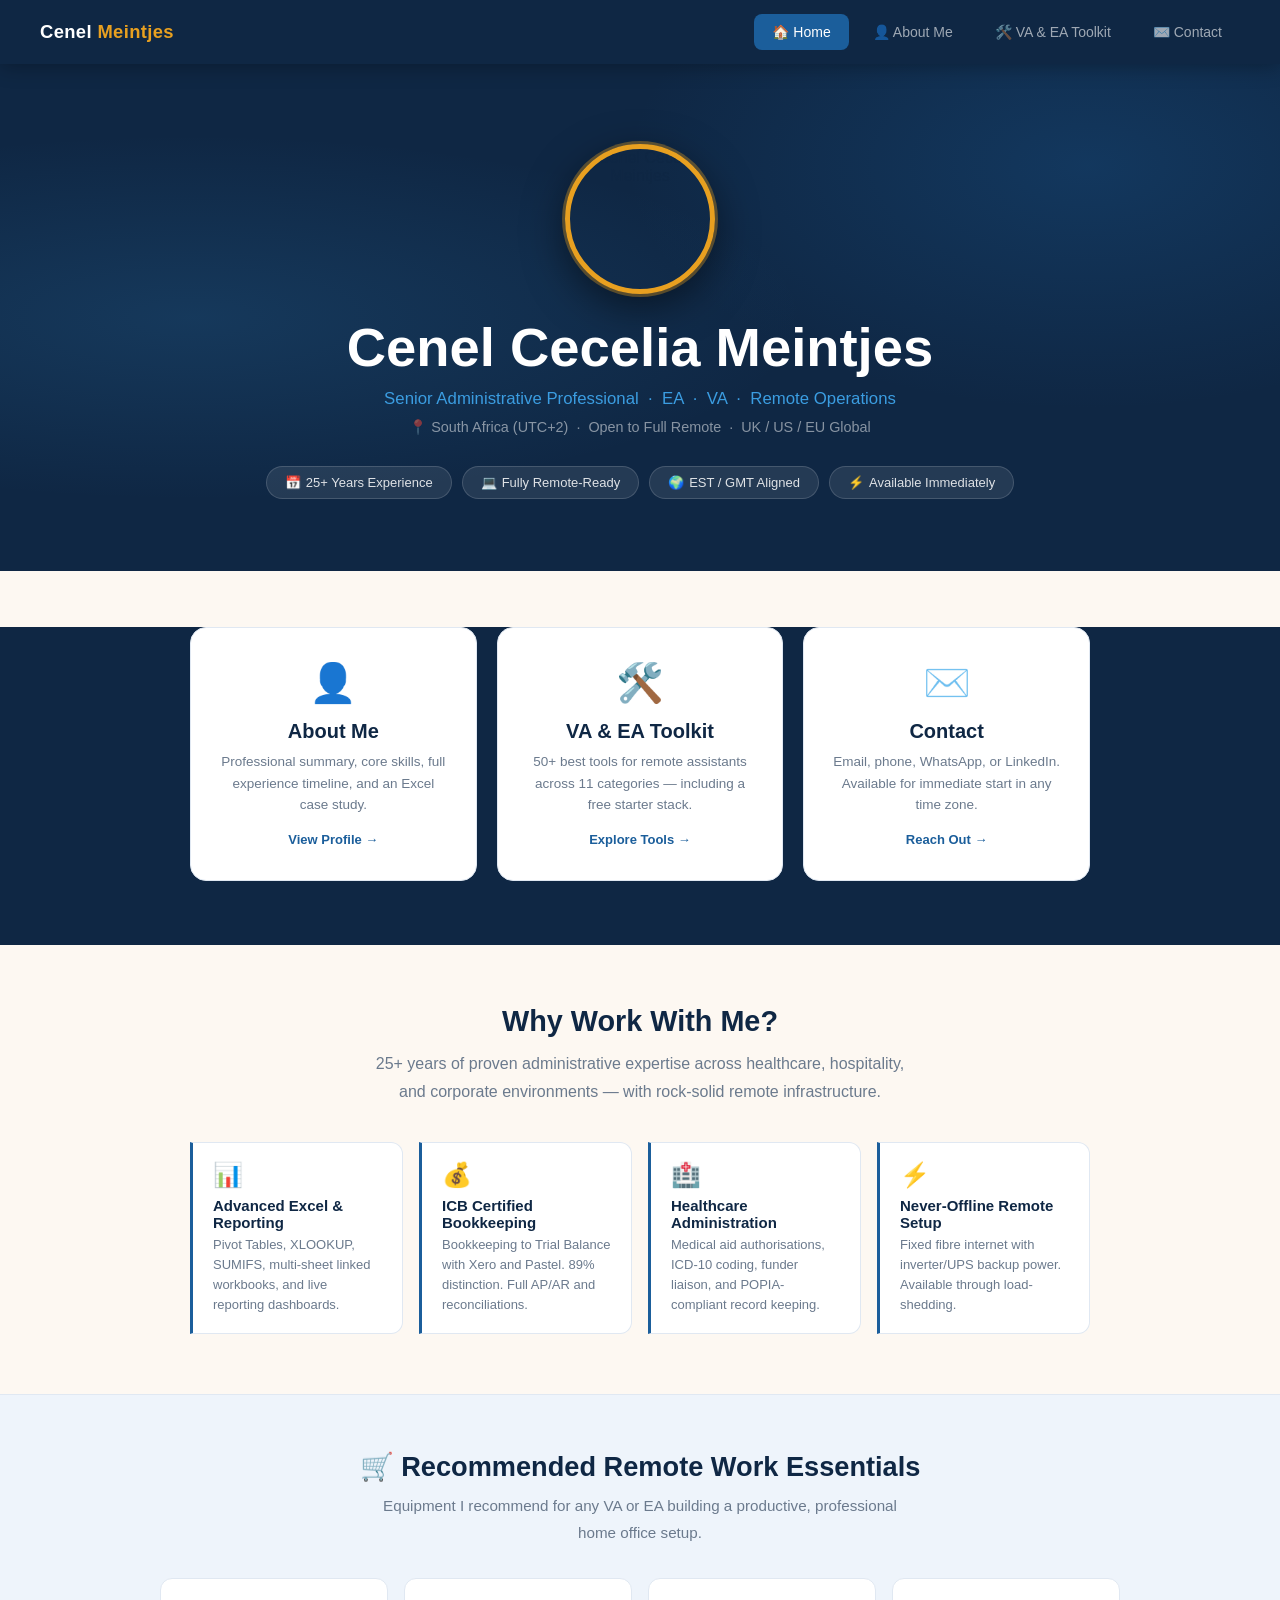
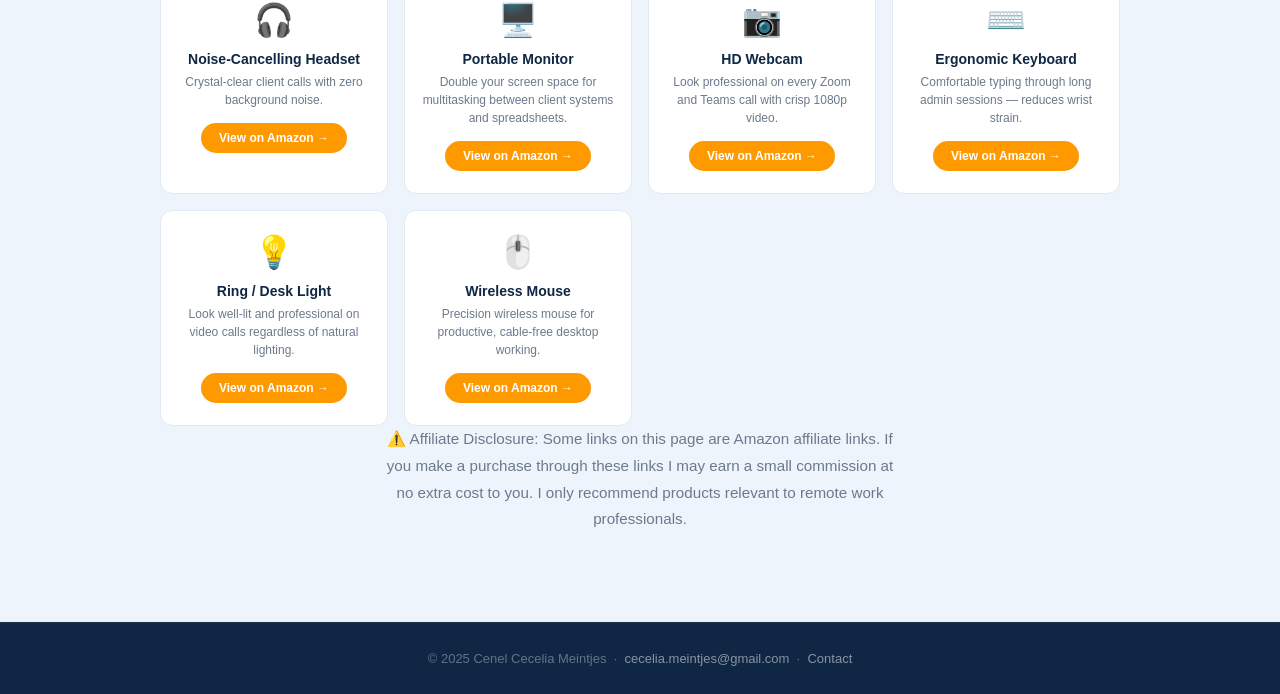
==== index.html @ ace6c851 "Add files via upload" ====
<!DOCTYPE html>
<html lang="en">
<head>
  <meta charset="UTF-8" />
  <meta name="viewport" content="width=device-width, initial-scale=1.0" />
  <title>Cenel Cecelia Meintjes | VA & EA Professional</title>
  <meta name="description" content="Senior VA & EA professional with 25+ years experience. Remote-ready, available immediately." />
  <link rel="stylesheet" href="style.css" />
  <style>
    .home-hero { background:var(--navy); position:relative; overflow:hidden; padding:80px 24px 72px; text-align:center; }
    .home-hero::before { content:''; position:absolute; inset:0; background: radial-gradient(ellipse 80% 60% at 15% 50%, rgba(59,157,225,.15) 0%, transparent 60%), radial-gradient(ellipse 60% 80% at 85% 20%, rgba(27,94,155,.3) 0%, transparent 60%); pointer-events:none; }
    .home-photo { width:150px; height:150px; border-radius:50%; border:5px solid #e8a020; object-fit:cover; object-position:center top; margin:0 auto 24px; display:block; position:relative; box-shadow:0 0 0 3px rgba(232,160,32,0.35), 0 12px 40px rgba(0,0,0,.5); }
    .home-name { font-family:Arial,Helvetica,sans-serif;font-weight:700; font-size:clamp(2.2rem,5vw,3.4rem); color:var(--white); line-height:1.12; margin-bottom:10px; position:relative; }
    .home-tagline { font-size:1.05rem; color:var(--sky); font-weight:500; margin-bottom:10px; position:relative; }
    .home-location { font-size:.9rem; color:rgba(255,255,255,.5); margin-bottom:30px; position:relative; }
    .quick-nav { display:grid; grid-template-columns:repeat(auto-fit,minmax(240px,1fr)); gap:20px; max-width:900px; margin:56px auto 0; }
    .qn-card { background:var(--white); border:1px solid var(--border); border-radius:16px; padding:32px 28px; text-align:center; text-decoration:none; color:inherit; transition:transform .22s,box-shadow .22s; display:block; }
    .qn-card:hover { transform:translateY(-5px); box-shadow:0 16px 40px rgba(15,39,68,.13); }
    .qn-icon { font-size:2.4rem; margin-bottom:14px; display:block; }
    .qn-title { font-family:Arial,Helvetica,sans-serif;font-weight:700; font-size:1.25rem; color:var(--navy); margin-bottom:8px; }
    .qn-desc { font-size:13.5px; color:var(--grey); line-height:1.6; }
    .qn-link { display:inline-block; margin-top:16px; font-size:13px; font-weight:600; color:var(--blue); }
    .value-strip { background:var(--cream); padding:60px 24px; text-align:center; }
    .value-strip h2 { font-family:Arial,Helvetica,sans-serif;font-weight:700; font-size:1.8rem; color:var(--navy); margin-bottom:12px; }
    .value-strip > p { font-size:1rem; color:var(--grey); max-width:540px; margin:0 auto 36px; line-height:1.75; }
    .value-cards { display:grid; grid-template-columns:repeat(auto-fit,minmax(210px,1fr)); gap:16px; max-width:900px; margin:0 auto; }
    .val-card { background:var(--white); border:1px solid var(--border); border-left:3px solid var(--blue); border-radius:0 12px 12px 0; padding:18px 20px; text-align:left; }
    .val-card .vc-icon { font-size:1.5rem; margin-bottom:8px; display:block; }
    .val-card .vc-title { font-weight:600; font-size:15px; color:var(--navy); margin-bottom:4px; }
    .val-card .vc-text { font-size:13px; color:var(--grey); line-height:1.55; }
    .affiliate-section { background:var(--light); border-top:1px solid var(--border); border-bottom:1px solid var(--border); padding:56px 24px; text-align:center; }
    .affiliate-section h2 { font-family:Arial,Helvetica,sans-serif;font-weight:700; font-size:1.7rem; color:var(--navy); margin-bottom:10px; }
    .affiliate-section > p { font-size:.95rem; color:var(--grey); max-width:520px; margin:0 auto 32px; line-height:1.75; }
    .amazon-grid { display:grid; grid-template-columns:repeat(auto-fill,minmax(200px,1fr)); gap:16px; max-width:960px; margin:0 auto; }
    .amz-card { background:var(--white); border:1px solid var(--border); border-radius:12px; padding:22px 16px; text-align:center; transition:transform .2s,box-shadow .2s; }
    .amz-card:hover { transform:translateY(-3px); box-shadow:0 8px 24px rgba(15,39,68,.1); }
    .amz-card .az-icon { font-size:2rem; margin-bottom:12px; display:block; }
    .amz-card .az-title { font-weight:600; font-size:14px; color:var(--navy); margin-bottom:6px; }
    .amz-card .az-desc { font-size:12px; color:var(--grey); line-height:1.5; margin-bottom:14px; }
    .amz-card .az-btn { display:inline-block; background:#FF9900; color:var(--white); font-size:12px; font-weight:700; padding:8px 18px; border-radius:100px; text-decoration:none; transition:background .2s; }
    .amz-card .az-btn:hover { background:#e68900; }
    .affiliate-disclaimer { font-size:11px; color:var(--grey); margin-top:24px; max-width:600px; margin-left:auto; margin-right:auto; line-height:1.6; }
  </style>
</head>
<body>

<nav class="site-nav">
  <a href="index.html" class="nav-brand">Cenel <span>Meintjes</span></a>
  <button class="nav-toggle" onclick="toggleNav()" aria-label="Menu">☰</button>
  <ul class="nav-links" id="nav-links">
    <li><a href="index.html" class="active">🏠 Home</a></li>
    <li><a href="about.html">👤 About Me</a></li>
    <li><a href="toolkit.html">🛠️ VA & EA Toolkit</a></li>
    <li><a href="contact.html">✉️ Contact</a></li>
  </ul>
</nav>

<!-- HERO -->
<div class="home-hero">
  <img src="cenel-meintjes-profile.png" alt="Cenel Cecelia Meintjes" class="home-photo" />
  <h1 class="home-name">Cenel Cecelia Meintjes</h1>
  <p class="home-tagline">Senior Administrative Professional &nbsp;·&nbsp; EA &nbsp;·&nbsp; VA &nbsp;·&nbsp; Remote Operations</p>
  <p class="home-location">📍 South Africa (UTC+2) &nbsp;·&nbsp; Open to Full Remote &nbsp;·&nbsp; UK / US / EU Global</p>
  <div class="hero-pills">
    <div class="hero-pill"><span>📅</span>25+ Years Experience</div>
    <div class="hero-pill"><span>💻</span>Fully Remote-Ready</div>
    <div class="hero-pill"><span>🌍</span>EST / GMT Aligned</div>
    <div class="hero-pill"><span>⚡</span>Available Immediately</div>
  </div>
</div>

<!-- QUICK NAV CARDS -->
<div style="background:var(--navy); padding:0 24px 64px;">
  <div class="quick-nav">
    <a href="about.html" class="qn-card">
      <span class="qn-icon">👤</span>
      <div class="qn-title">About Me</div>
      <div class="qn-desc">Professional summary, core skills, full experience timeline, and an Excel case study.</div>
      <span class="qn-link">View Profile →</span>
    </a>
    <a href="toolkit.html" class="qn-card">
      <span class="qn-icon">🛠️</span>
      <div class="qn-title">VA & EA Toolkit</div>
      <div class="qn-desc">50+ best tools for remote assistants across 11 categories — including a free starter stack.</div>
      <span class="qn-link">Explore Tools →</span>
    </a>
    <a href="contact.html" class="qn-card">
      <span class="qn-icon">✉️</span>
      <div class="qn-title">Contact</div>
      <div class="qn-desc">Email, phone, WhatsApp, or LinkedIn. Available for immediate start in any time zone.</div>
      <span class="qn-link">Reach Out →</span>
    </a>
  </div>
</div>

<!-- WHY WORK WITH ME -->
<div class="value-strip">
  <h2>Why Work With Me?</h2>
  <p>25+ years of proven administrative expertise across healthcare, hospitality, and corporate environments — with rock-solid remote infrastructure.</p>
  <div class="value-cards">
    <div class="val-card"><span class="vc-icon">📊</span><div class="vc-title">Advanced Excel & Reporting</div><div class="vc-text">Pivot Tables, XLOOKUP, SUMIFS, multi-sheet linked workbooks, and live reporting dashboards.</div></div>
    <div class="val-card"><span class="vc-icon">💰</span><div class="vc-title">ICB Certified Bookkeeping</div><div class="vc-text">Bookkeeping to Trial Balance with Xero and Pastel. 89% distinction. Full AP/AR and reconciliations.</div></div>
    <div class="val-card"><span class="vc-icon">🏥</span><div class="vc-title">Healthcare Administration</div><div class="vc-text">Medical aid authorisations, ICD-10 coding, funder liaison, and POPIA-compliant record keeping.</div></div>
    <div class="val-card"><span class="vc-icon">⚡</span><div class="vc-title">Never-Offline Remote Setup</div><div class="vc-text">Fixed fibre internet with inverter/UPS backup power. Available through load-shedding.</div></div>
  </div>
</div>

<!-- AMAZON AFFILIATE -->
<div class="affiliate-section">
  <h2>🛒 Recommended Remote Work Essentials</h2>
  <p>Equipment I recommend for any VA or EA building a productive, professional home office setup.</p>

  <div class="amazon-grid">
    <div class="amz-card">
      <span class="az-icon">🎧</span>
      <div class="az-title">Noise-Cancelling Headset</div>
      <div class="az-desc">Crystal-clear client calls with zero background noise.</div>
      <a href="https://www.amazon.com/s?k=noise+cancelling+headset+for+work&tag=YOUR-TAG" class="az-btn" target="_blank" rel="noopener sponsored">View on Amazon →</a>
    </div>
    <div class="amz-card">
      <span class="az-icon">🖥️</span>
      <div class="az-title">Portable Monitor</div>
      <div class="az-desc">Double your screen space for multitasking between client systems and spreadsheets.</div>
      <a href="https://www.amazon.com/s?k=portable+monitor+USB+C&tag=YOUR-TAG" class="az-btn" target="_blank" rel="noopener sponsored">View on Amazon →</a>
    </div>
    <div class="amz-card">
      <span class="az-icon">📷</span>
      <div class="az-title">HD Webcam</div>
      <div class="az-desc">Look professional on every Zoom and Teams call with crisp 1080p video.</div>
      <a href="https://www.amazon.com/s?k=HD+webcam+1080p+home+office&tag=YOUR-TAG" class="az-btn" target="_blank" rel="noopener sponsored">View on Amazon →</a>
    </div>
    <div class="amz-card">
      <span class="az-icon">⌨️</span>
      <div class="az-title">Ergonomic Keyboard</div>
      <div class="az-desc">Comfortable typing through long admin sessions — reduces wrist strain.</div>
      <a href="https://www.amazon.com/s?k=ergonomic+keyboard+wireless+office&tag=YOUR-TAG" class="az-btn" target="_blank" rel="noopener sponsored">View on Amazon →</a>
    </div>
    <div class="amz-card">
      <span class="az-icon">💡</span>
      <div class="az-title">Ring / Desk Light</div>
      <div class="az-desc">Look well-lit and professional on video calls regardless of natural lighting.</div>
      <a href="https://www.amazon.com/s?k=ring+light+video+calls+desk&tag=YOUR-TAG" class="az-btn" target="_blank" rel="noopener sponsored">View on Amazon →</a>
    </div>
    <div class="amz-card">
      <span class="az-icon">🖱️</span>
      <div class="az-title">Wireless Mouse</div>
      <div class="az-desc">Precision wireless mouse for productive, cable-free desktop working.</div>
      <a href="https://www.amazon.com/s?k=wireless+mouse+office+ergonomic&tag=YOUR-TAG" class="az-btn" target="_blank" rel="noopener sponsored">View on Amazon →</a>
    </div>
  </div>

  <p class="affiliate-disclaimer">⚠️ Affiliate Disclosure: Some links on this page are Amazon affiliate links. If you make a purchase through these links I may earn a small commission at no extra cost to you. I only recommend products relevant to remote work professionals.</p>
</div>

<footer class="site-footer">
  © 2025 Cenel Cecelia Meintjes &nbsp;·&nbsp;
  <a href="mailto:cecelia.meintjes@gmail.com">cecelia.meintjes@gmail.com</a> &nbsp;·&nbsp;
  <a href="contact.html">Contact</a>
</footer>

<script>
  function toggleNav() { document.getElementById('nav-links').classList.toggle('open'); }
</script>
</body>
</html>
---- style.css ----
/* ═══════════════════════════════════════════
   CENEL MEINTJES — Shared Stylesheet
   Used by: index.html, about.html, toolkit.html, contact.html
═══════════════════════════════════════════ */

*, *::before, *::after { box-sizing: border-box; margin: 0; padding: 0; }

:root {
  --navy:  #0f2744;
  --blue:  #1b5e9b;
  --sky:   #3b9de1;
  --gold:  #e8a020;
  --cream: #fdf8f2;
  --white: #ffffff;
  --grey:  #6b7a8d;
  --light: #eef4fb;
  --border:#e0e8f2;
  --font:  Arial, Helvetica, sans-serif;
}

html { scroll-behavior: smooth; }

body {
  font-family: var(--font);
  background: var(--cream);
  color: var(--navy);
  overflow-x: hidden;
  min-height: 100vh;
}

/* ── NAV ── */
.site-nav {
  position: sticky;
  top: 0;
  z-index: 200;
  background: var(--navy);
  display: flex;
  align-items: center;
  justify-content: space-between;
  padding: 0 40px;
  height: 64px;
  box-shadow: 0 2px 20px rgba(0,0,0,0.3);
}

.nav-brand {
  font-family: var(--font);
  font-weight: 700;
  color: var(--white);
  font-size: 1.15rem;
  text-decoration: none;
  white-space: nowrap;
  letter-spacing: 0.02em;
}

.nav-brand span { color: var(--gold); }

.nav-links {
  display: flex;
  gap: 6px;
  list-style: none;
}

.nav-links a {
  display: block;
  color: rgba(255,255,255,0.6);
  font-size: 14px;
  font-weight: 500;
  padding: 10px 18px;
  border-radius: 8px;
  text-decoration: none;
  transition: all 0.2s ease;
  white-space: nowrap;
}

.nav-links a:hover {
  color: var(--white);
  background: rgba(255,255,255,0.09);
}

.nav-links a.active {
  color: var(--white);
  background: var(--blue);
}

/* Hamburger for mobile */
.nav-toggle {
  display: none;
  background: none;
  border: none;
  color: var(--white);
  font-size: 1.6rem;
  cursor: pointer;
  padding: 4px 8px;
}

/* ── HERO (reusable dark banner) ── */
.page-hero {
  background: var(--navy);
  position: relative;
  overflow: hidden;
  padding: 72px 24px 64px;
  text-align: center;
}

.page-hero::before {
  content: '';
  position: absolute;
  inset: 0;
  background:
    radial-gradient(ellipse 80% 60% at 15% 50%, rgba(59,157,225,0.15) 0%, transparent 60%),
    radial-gradient(ellipse 60% 80% at 85% 20%, rgba(27,94,155,0.3) 0%, transparent 60%);
  pointer-events: none;
}

.page-hero h1 {
  font-family: var(--font);
  font-weight: 700;
  font-size: clamp(2rem, 5vw, 3.2rem);
  color: var(--white);
  line-height: 1.15;
  margin-bottom: 12px;
  position: relative;
}

.page-hero h1 em { font-style: italic; color: var(--sky); }

.page-hero p {
  font-size: 1rem;
  color: rgba(255,255,255,0.6);
  max-width: 540px;
  margin: 0 auto;
  line-height: 1.75;
  position: relative;
}

.hero-badge {
  display: inline-block;
  background: rgba(232,160,32,0.15);
  border: 1px solid rgba(232,160,32,0.4);
  color: var(--gold);
  font-size: 11px;
  font-weight: 600;
  letter-spacing: 0.15em;
  text-transform: uppercase;
  padding: 6px 18px;
  border-radius: 100px;
  margin-bottom: 22px;
  position: relative;
}

.hero-pills {
  display: flex;
  flex-wrap: wrap;
  justify-content: center;
  gap: 10px;
  margin-top: 28px;
  position: relative;
}

.hero-pill {
  background: rgba(255,255,255,0.09);
  border: 1px solid rgba(255,255,255,0.15);
  color: rgba(255,255,255,0.85);
  font-size: 13px;
  font-weight: 500;
  padding: 8px 18px;
  border-radius: 100px;
}

.hero-pill span { color: var(--gold); margin-right: 5px; }

/* ── CONTENT WRAPPER ── */
.page-wrap {
  max-width: 960px;
  margin: 0 auto;
  padding: 52px 24px 80px;
}

.wide-wrap {
  max-width: 1120px;
  margin: 0 auto;
  padding: 0 24px;
}

/* ── SECTION HEADINGS ── */
.section-heading {
  font-family: var(--font);
  font-weight: 700;
  font-size: 1.5rem;
  color: var(--navy);
  border-bottom: 2px solid var(--gold);
  padding-bottom: 6px;
  margin-bottom: 28px;
  display: inline-block;
}

.section-block { margin-bottom: 56px; }

/* ── CARDS ── */
.card {
  background: var(--white);
  border: 1px solid var(--border);
  border-radius: 14px;
  padding: 24px;
}

/* ── GRID UTILITIES ── */
.grid-2 { display: grid; grid-template-columns: repeat(auto-fill, minmax(280px, 1fr)); gap: 16px; }
.grid-3 { display: grid; grid-template-columns: repeat(auto-fill, minmax(240px, 1fr)); gap: 14px; }
.grid-4 { display: grid; grid-template-columns: repeat(auto-fill, minmax(200px, 1fr)); gap: 12px; }

/* ── INTRO STRIP ── */
.intro-strip {
  background: var(--blue);
  color: var(--white);
  text-align: center;
  padding: 22px 24px;
  font-size: 0.95rem;
  line-height: 1.75;
}

.intro-strip strong { color: var(--gold); }

/* ── FOOTER ── */
.site-footer {
  background: var(--navy);
  text-align: center;
  padding: 28px 24px;
  font-size: 13px;
  color: rgba(255,255,255,0.35);
  border-top: 1px solid rgba(255,255,255,0.08);
}

.site-footer a {
  color: rgba(255,255,255,0.5);
  text-decoration: none;
}

/* ── RESPONSIVE ── */
@media (max-width: 700px) {
  .site-nav { padding: 0 18px; }
  .nav-links { display: none; flex-direction: column; position: absolute; top: 64px; left: 0; right: 0; background: var(--navy); padding: 12px 18px 18px; gap: 4px; z-index: 300; }
  .nav-links.open { display: flex; }
  .nav-links a { padding: 12px 16px; border-radius: 8px; }
  .nav-toggle { display: block; }
  .page-hero { padding: 52px 18px 44px; }
  .page-wrap { padding: 36px 18px 60px; }
}
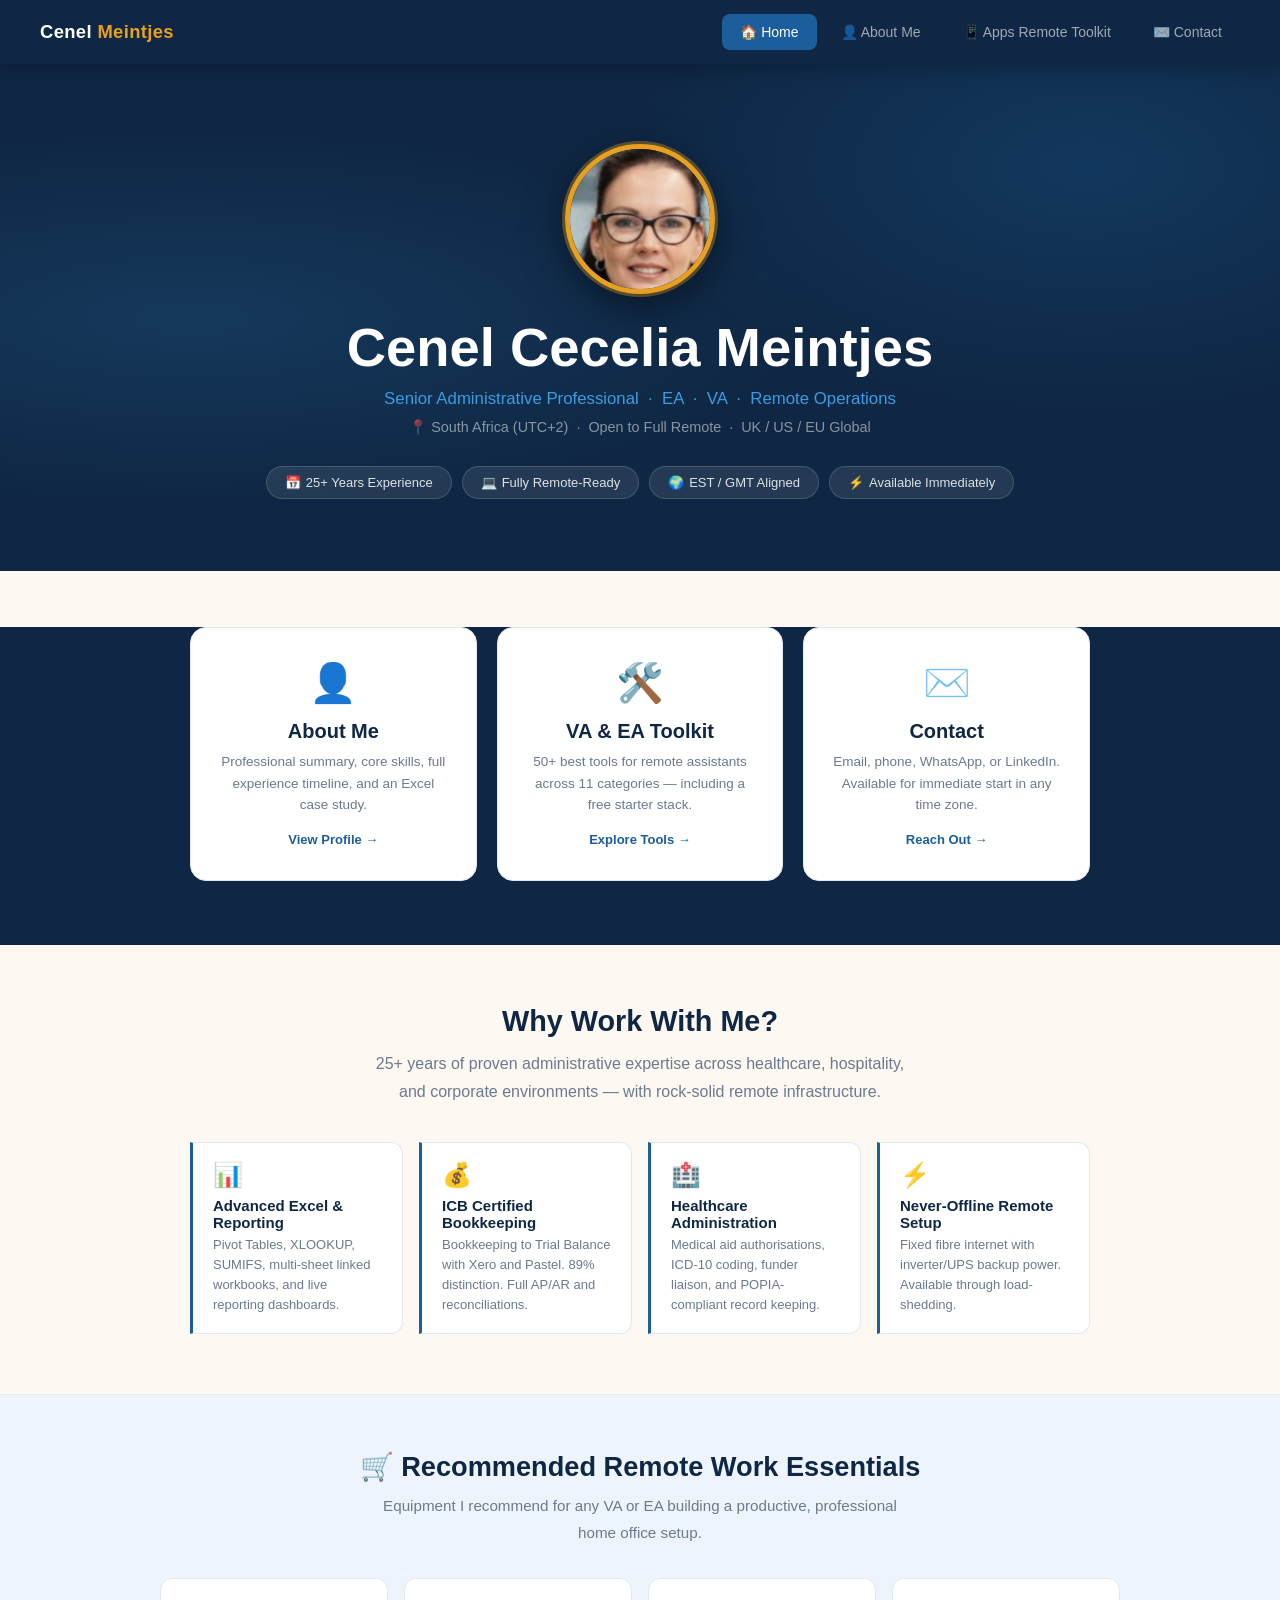
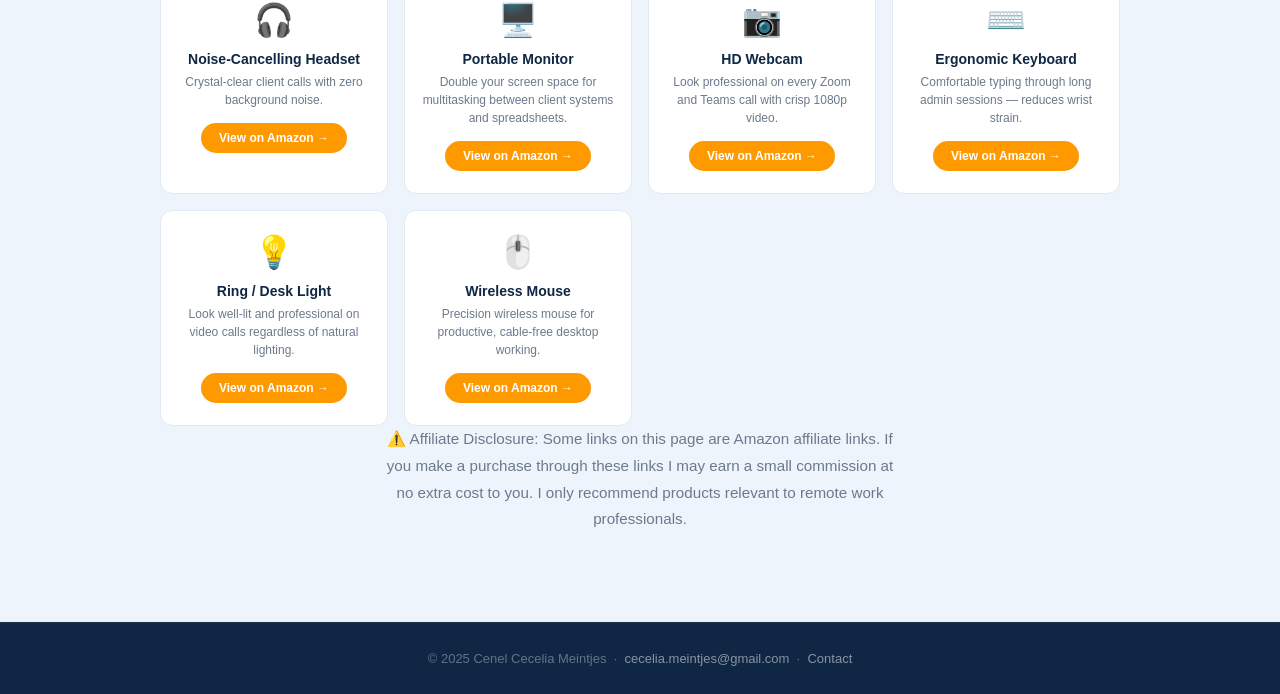
==== commit 1ded6eaf: "Add files via upload" ====
--- a/index.html
+++ b/index.html
@@ -50,7 +50,7 @@
   <ul class="nav-links" id="nav-links">
     <li><a href="index.html" class="active">🏠 Home</a></li>
     <li><a href="about.html">👤 About Me</a></li>
-    <li><a href="toolkit.html">🛠️ VA & EA Toolkit</a></li>
+    <li><a href="toolkit.html">📱 Apps Remote Toolkit</a></li>
     <li><a href="contact.html">✉️ Contact</a></li>
   </ul>
 </nav>
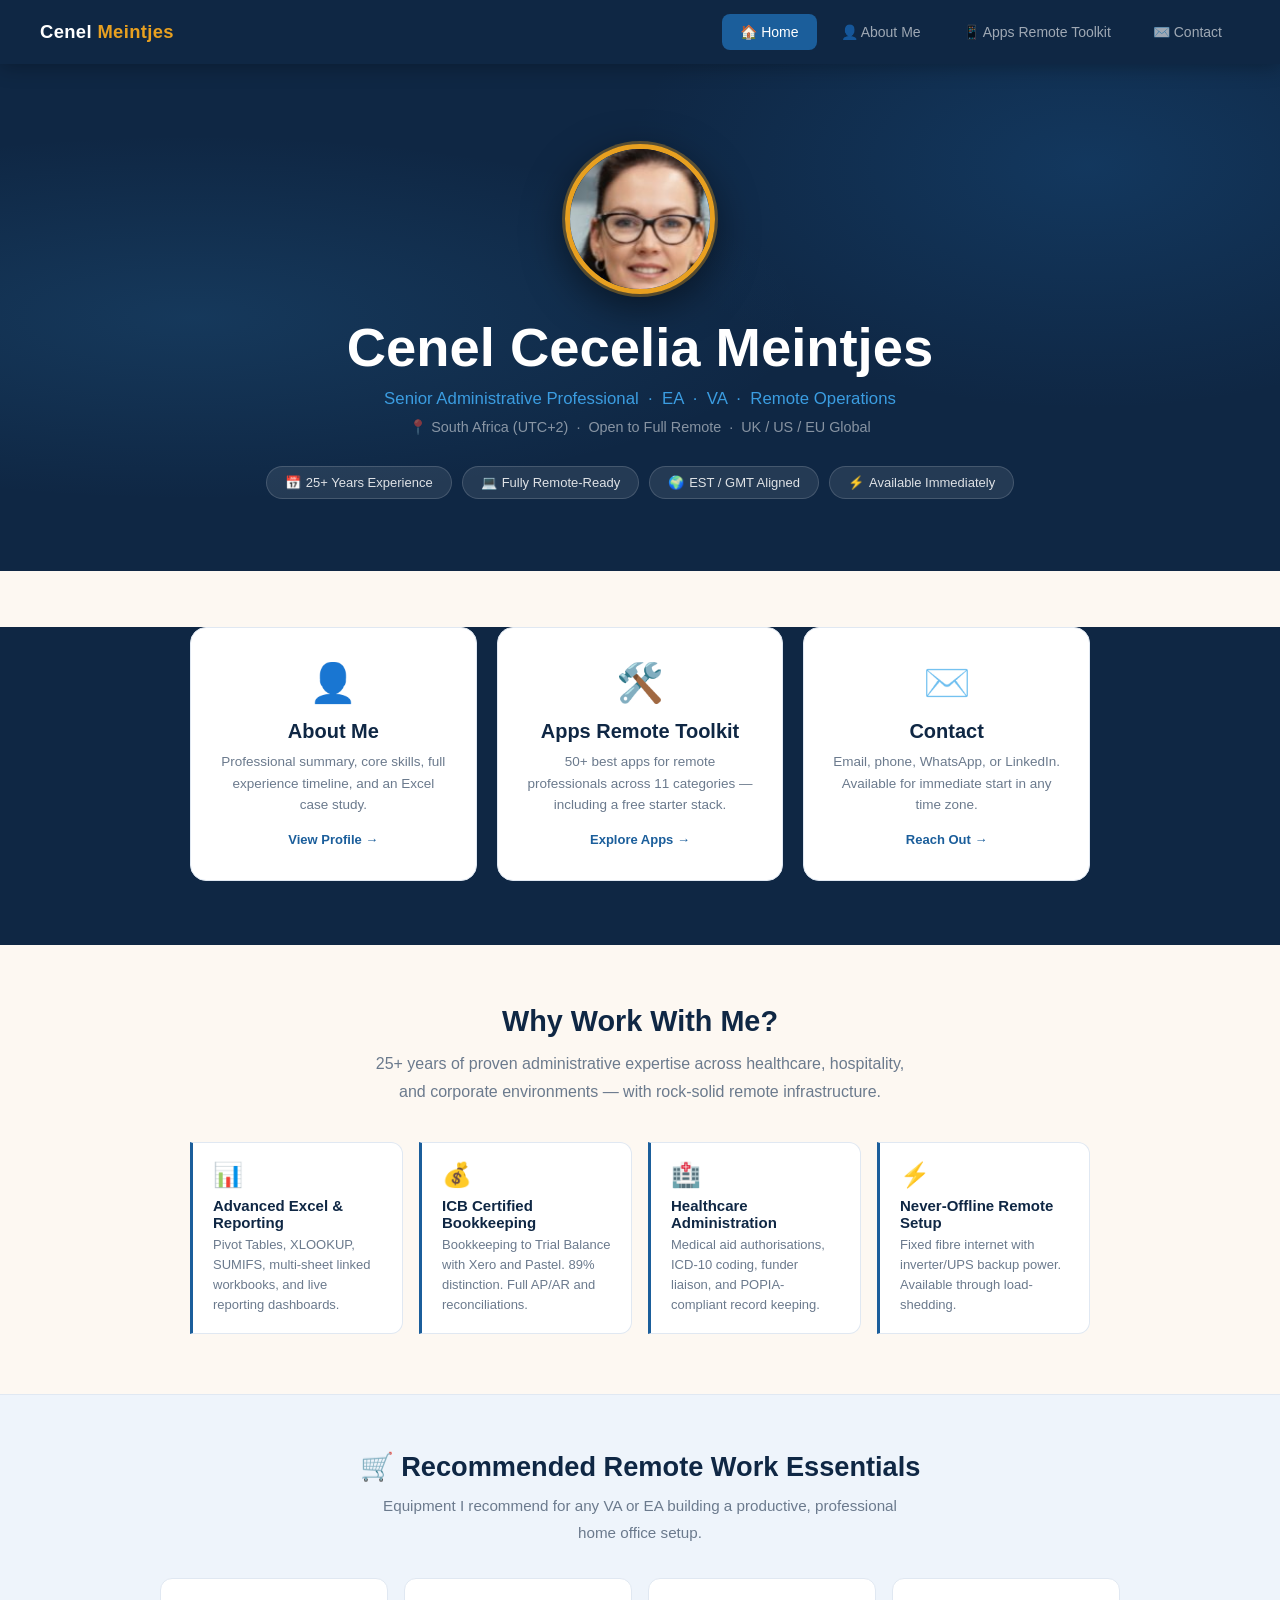
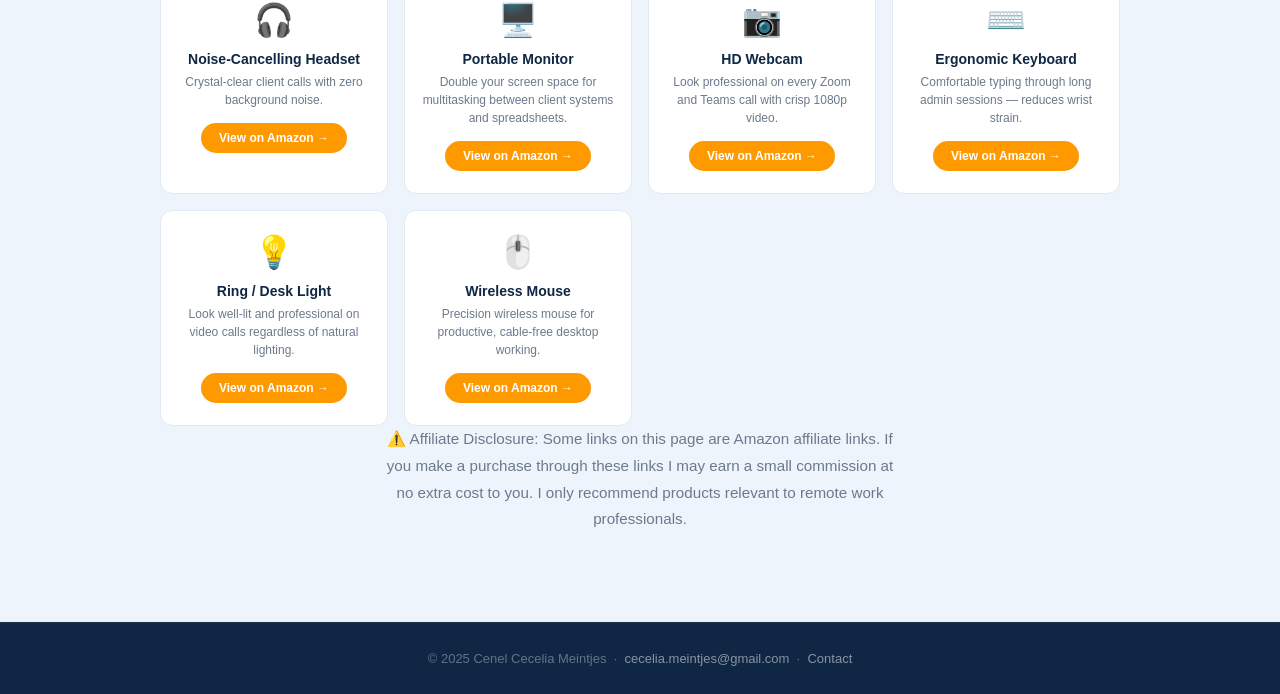
==== commit 2e8173f9: "Add files via upload" ====
--- a/index.html
+++ b/index.html
@@ -50,7 +50,7 @@
   <ul class="nav-links" id="nav-links">
     <li><a href="index.html" class="active">🏠 Home</a></li>
     <li><a href="about.html">👤 About Me</a></li>
-    <li><a href="toolkit.html">📱 Apps Remote Toolkit</a></li>
+    <li><a href="apps-remote-toolkit.html">📱 Apps Remote Toolkit</a></li>
     <li><a href="contact.html">✉️ Contact</a></li>
   </ul>
 </nav>
@@ -78,11 +78,11 @@
       <div class="qn-desc">Professional summary, core skills, full experience timeline, and an Excel case study.</div>
       <span class="qn-link">View Profile →</span>
     </a>
-    <a href="toolkit.html" class="qn-card">
+    <a href="apps-remote-toolkit.html" class="qn-card">
       <span class="qn-icon">🛠️</span>
-      <div class="qn-title">VA & EA Toolkit</div>
-      <div class="qn-desc">50+ best tools for remote assistants across 11 categories — including a free starter stack.</div>
-      <span class="qn-link">Explore Tools →</span>
+      <div class="qn-title">Apps Remote Toolkit</div>
+      <div class="qn-desc">50+ best apps for remote professionals across 11 categories — including a free starter stack.</div>
+      <span class="qn-link">Explore Apps →</span>
     </a>
     <a href="contact.html" class="qn-card">
       <span class="qn-icon">✉️</span>
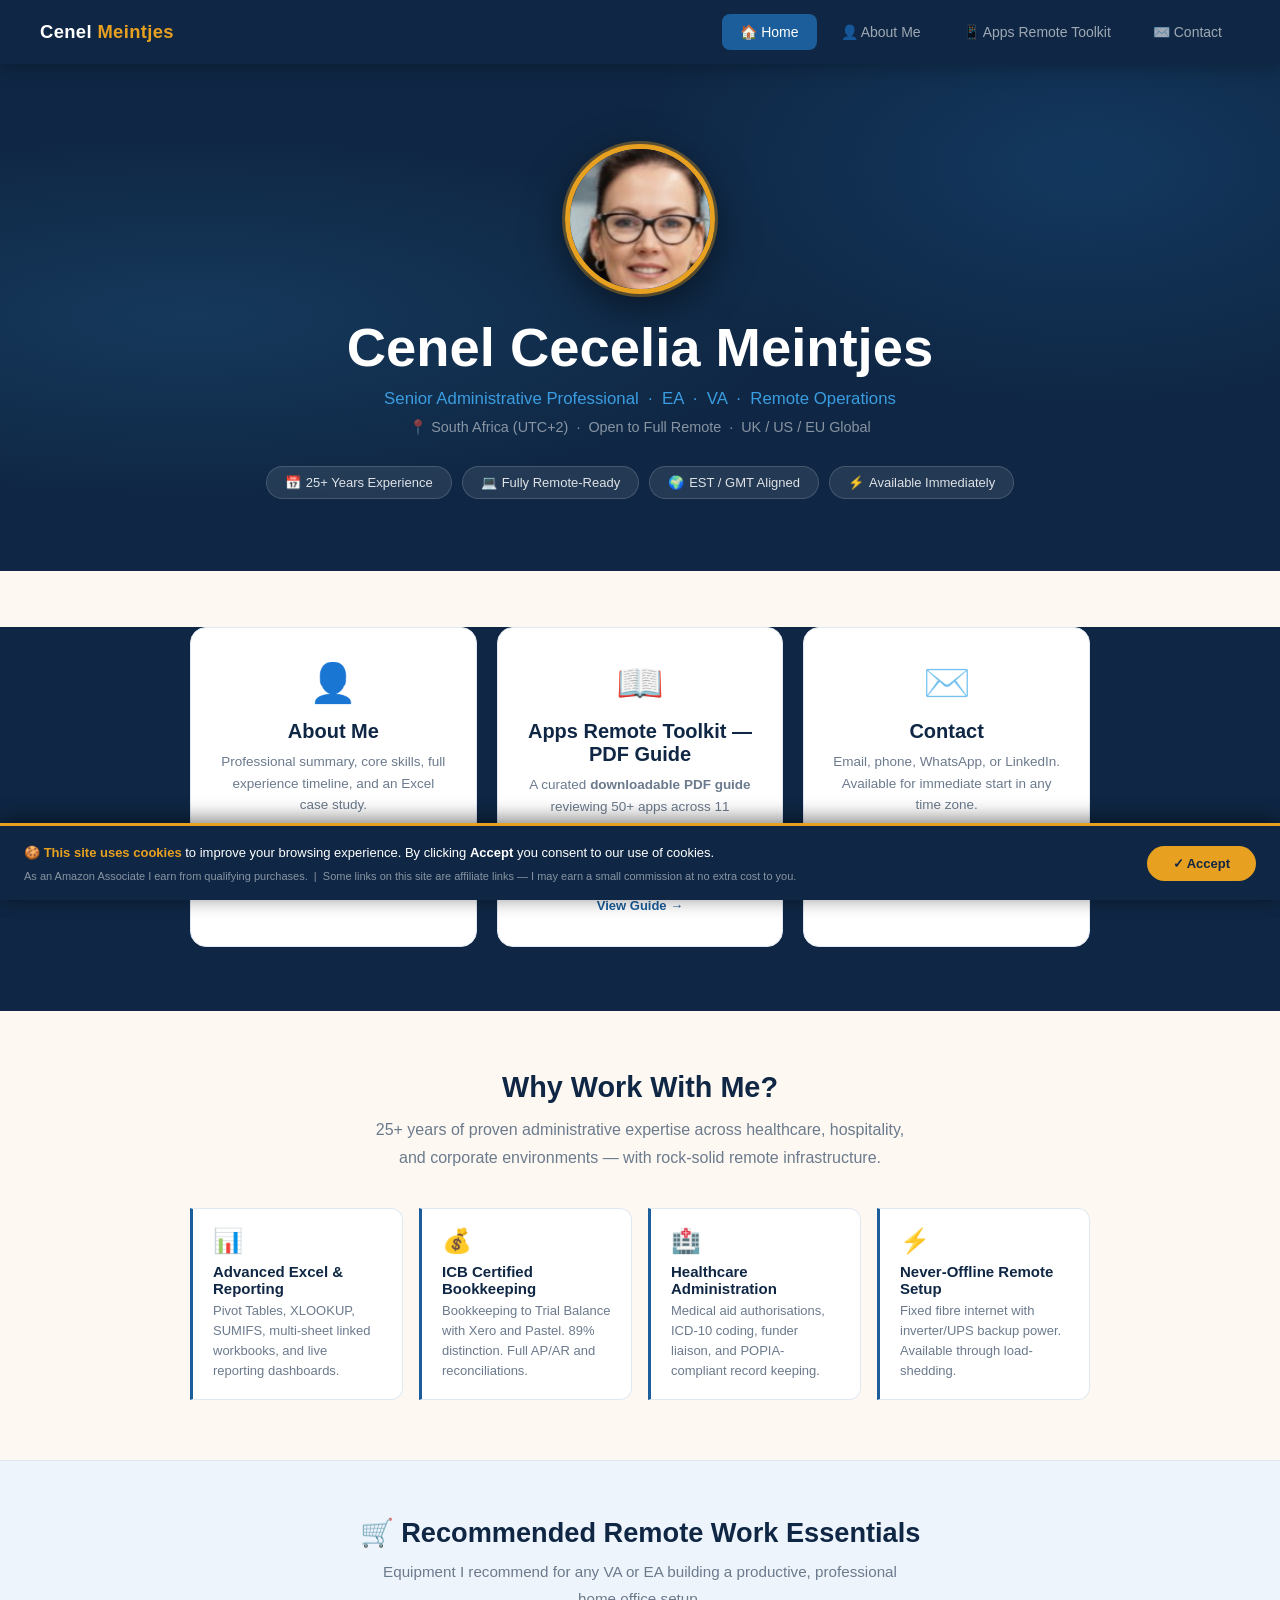
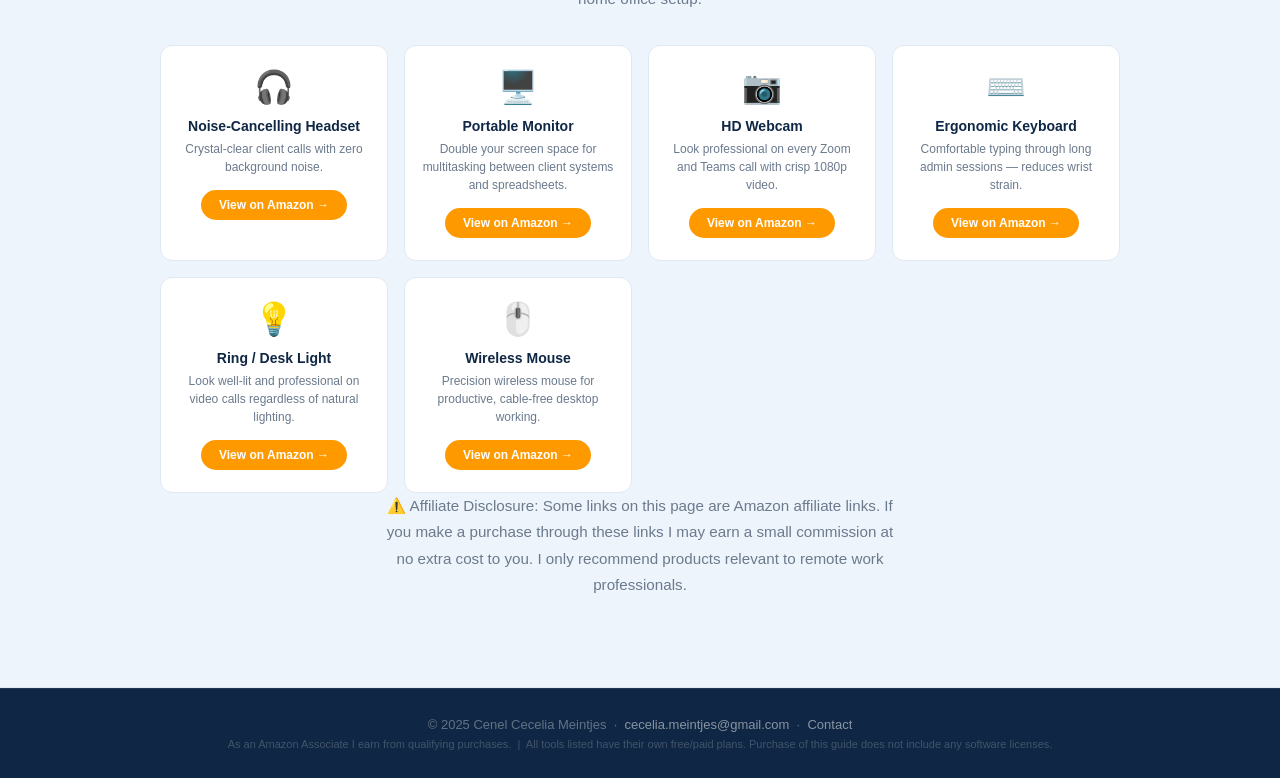
==== commit fd99f697: "Add files via upload" ====
--- a/index.html
+++ b/index.html
@@ -79,10 +79,10 @@
       <span class="qn-link">View Profile →</span>
     </a>
     <a href="apps-remote-toolkit.html" class="qn-card">
-      <span class="qn-icon">🛠️</span>
-      <div class="qn-title">Apps Remote Toolkit</div>
-      <div class="qn-desc">50+ best apps for remote professionals across 11 categories — including a free starter stack.</div>
-      <span class="qn-link">Explore Apps →</span>
+      <span class="qn-icon">📖</span>
+      <div class="qn-title">Apps Remote Toolkit — PDF Guide</div>
+      <div class="qn-desc">A curated <strong>downloadable PDF guide</strong> reviewing 50+ apps across 11 categories — with pro tips and setup instructions. <em>This is a guide document, not software.</em></div>
+      <span class="qn-link">View Guide →</span>
     </a>
     <a href="contact.html" class="qn-card">
       <span class="qn-icon">✉️</span>
@@ -155,11 +155,74 @@
 <footer class="site-footer">
   © 2025 Cenel Cecelia Meintjes &nbsp;·&nbsp;
   <a href="mailto:cecelia.meintjes@gmail.com">cecelia.meintjes@gmail.com</a> &nbsp;·&nbsp;
-  <a href="contact.html">Contact</a>
+  <a href="contact.html">Contact</a><br/>
+  <span style="font-size:11px;opacity:0.6;display:block;margin-top:6px;">
+    As an Amazon Associate I earn from qualifying purchases. &nbsp;|&nbsp;
+    All tools listed have their own free/paid plans. Purchase of this guide does not include any software licenses.
+  </span>
 </footer>
+
+<!-- ══ COOKIE CONSENT BANNER ══ -->
+<div id="cookie-banner" style="
+  position:fixed; bottom:0; left:0; right:0; z-index:9999;
+  background:#0f2744; color:#fff;
+  padding:16px 24px; display:flex; align-items:center;
+  justify-content:space-between; flex-wrap:wrap; gap:12px;
+  box-shadow:0 -4px 20px rgba(0,0,0,0.3);
+  font-family:Arial,Helvetica,sans-serif; font-size:13px; line-height:1.6;">
+  <div style="flex:1; min-width:260px;">
+    🍪 <strong>This website uses cookies</strong> to improve your browsing experience.
+    By clicking <strong>"Accept"</strong> you consent to our use of cookies.<br/>
+    <span style="font-size:11px; color:rgba(255,255,255,0.6);">
+      As an Amazon Associate I earn from qualifying purchases. &nbsp;|&nbsp;
+      Affiliate links may appear on this site — I may earn a small commission at no extra cost to you.
+    </span>
+  </div>
+  <button onclick="acceptCookies()" style="
+    background:#e8a020; color:#0f2744; border:none;
+    font-family:Arial,Helvetica,sans-serif; font-weight:700;
+    font-size:13px; padding:10px 28px; border-radius:100px;
+    cursor:pointer; white-space:nowrap; flex-shrink:0;">
+    ✓ Accept
+  </button>
+</div>
 
 <script>
   function toggleNav() { document.getElementById('nav-links').classList.toggle('open'); }
+  function acceptCookies() {
+    document.getElementById('cookie-banner').style.display = 'none';
+    localStorage.setItem('cookiesAccepted', 'true');
+  }
+  if (localStorage.getItem('cookiesAccepted') === 'true') {
+    document.getElementById('cookie-banner').style.display = 'none';
+  }
 </script>
+
+
+
+<!-- ══ COOKIE & AMAZON DISCLOSURE BANNER ══ -->
+<div id="cookie-banner" style="position:fixed; bottom:0; left:0; right:0; z-index:9999; background:#0f2744; border-top:3px solid #e8a020; padding:16px 24px; display:flex; flex-wrap:wrap; align-items:center; justify-content:space-between; gap:14px; box-shadow:0 -4px 20px rgba(0,0,0,0.3);">
+  <div style="flex:1; min-width:260px;">
+    <p style="color:#fff; font-size:13px; line-height:1.65; margin:0 0 4px;">
+      🍪 <strong style="color:#e8a020;">This site uses cookies</strong> to improve your browsing experience. By clicking <strong>Accept</strong> you consent to our use of cookies.
+    </p>
+    <p style="color:rgba(255,255,255,0.5); font-size:11px; margin:0; line-height:1.5;">
+      As an Amazon Associate I earn from qualifying purchases. &nbsp;|&nbsp; Some links on this site are affiliate links — I may earn a small commission at no extra cost to you.
+    </p>
+  </div>
+  <button onclick="acceptCookies()" style="background:#e8a020; color:#0f2744; border:none; font-family:Arial,Helvetica,sans-serif; font-weight:700; font-size:13px; padding:10px 26px; border-radius:100px; cursor:pointer; white-space:nowrap; flex-shrink:0;">
+    ✓ Accept
+  </button>
+</div>
+<script>
+  function acceptCookies() {
+    document.getElementById("cookie-banner").style.display = "none";
+    localStorage.setItem("cookiesAccepted", "true");
+  }
+  if (localStorage.getItem("cookiesAccepted") === "true") {
+    document.getElementById("cookie-banner").style.display = "none";
+  }
+</script>
+
 </body>
 </html>
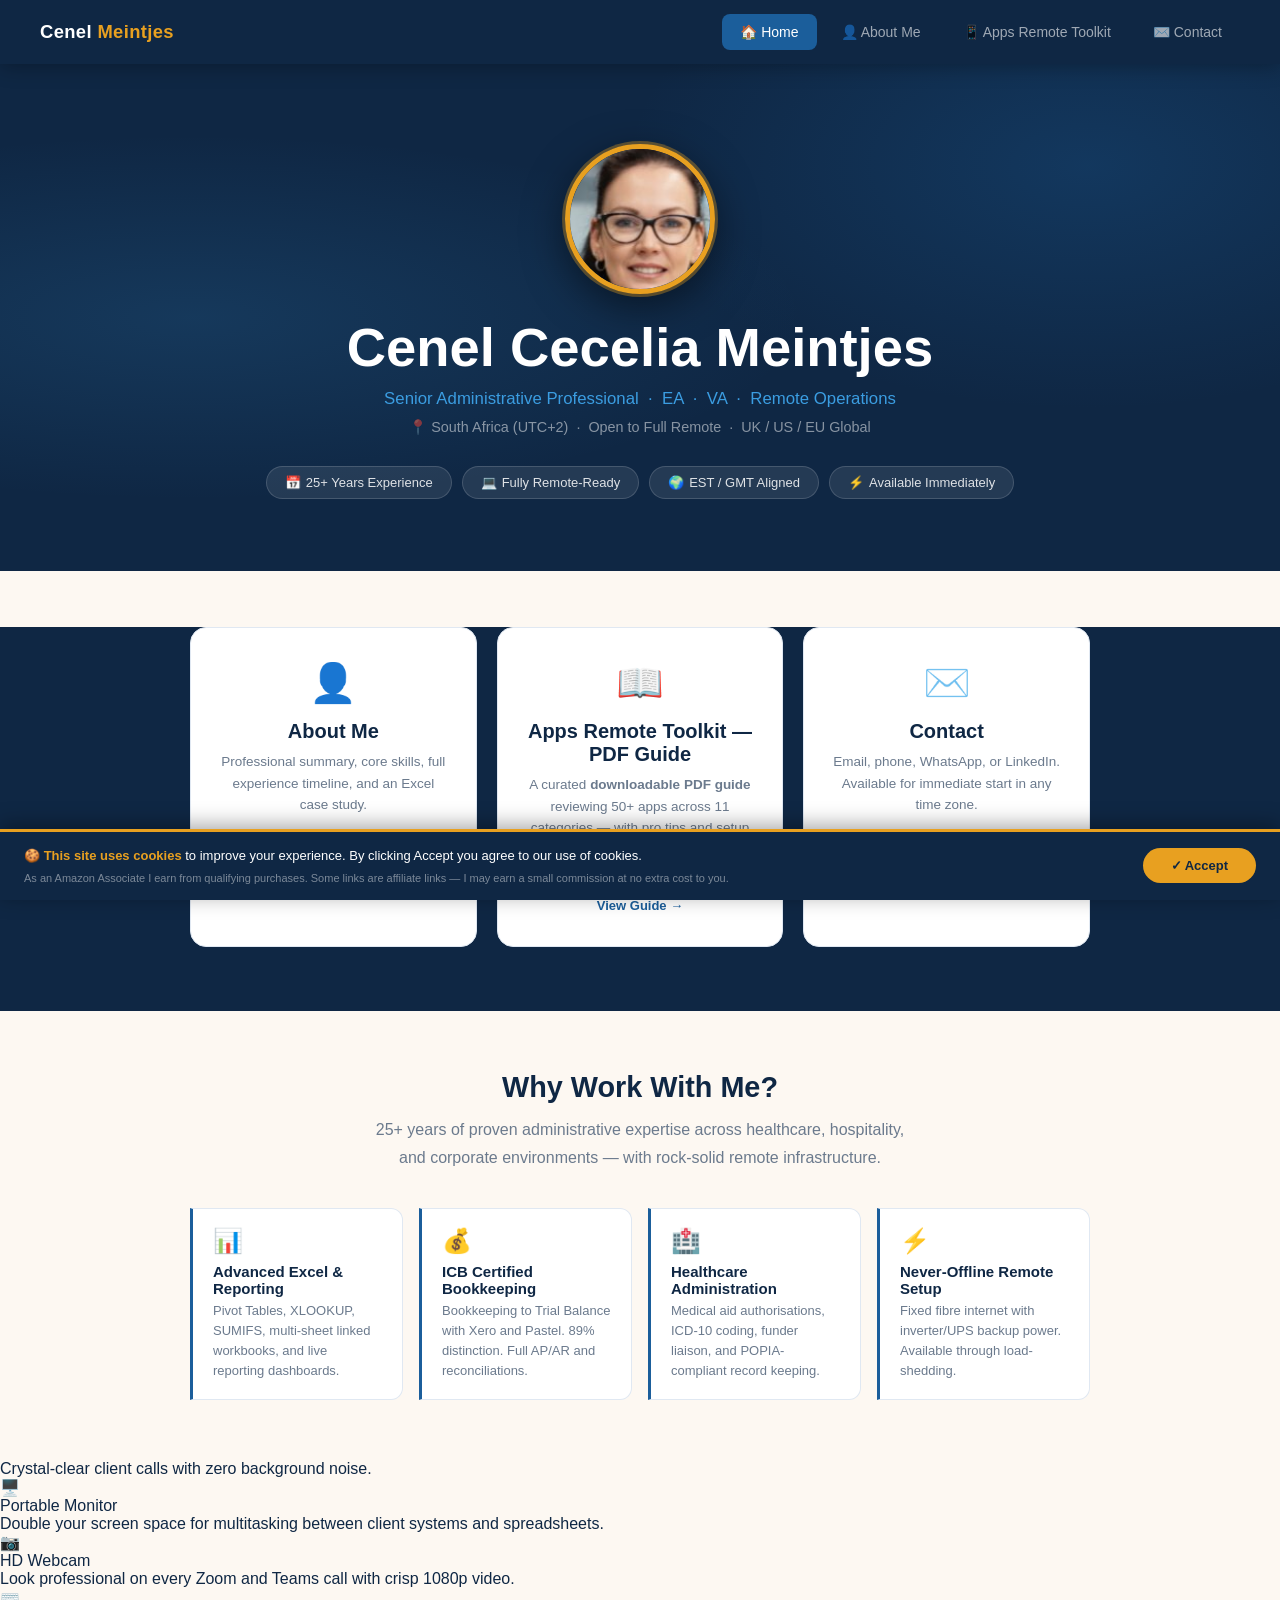
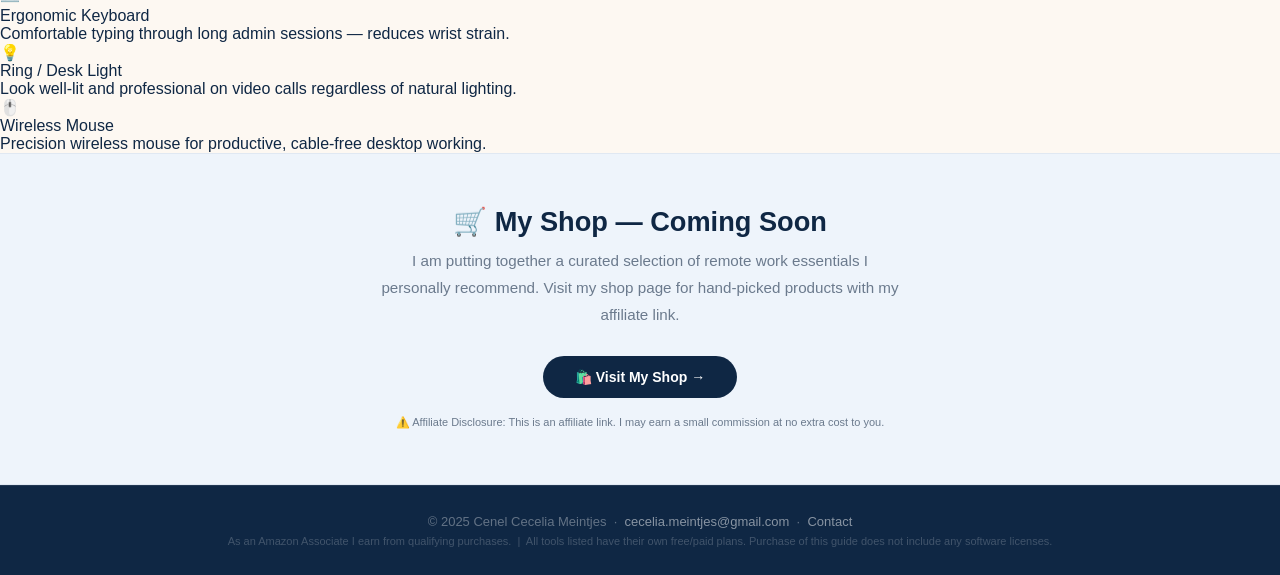
==== commit a057e6f6: "Add files via upload" ====
--- a/index.html
+++ b/index.html
@@ -28,18 +28,18 @@
     .val-card .vc-icon { font-size:1.5rem; margin-bottom:8px; display:block; }
     .val-card .vc-title { font-weight:600; font-size:15px; color:var(--navy); margin-bottom:4px; }
     .val-card .vc-text { font-size:13px; color:var(--grey); line-height:1.55; }
-    .affiliate-section { background:var(--light); border-top:1px solid var(--border); border-bottom:1px solid var(--border); padding:56px 24px; text-align:center; }
+    
     .affiliate-section h2 { font-family:Arial,Helvetica,sans-serif;font-weight:700; font-size:1.7rem; color:var(--navy); margin-bottom:10px; }
     .affiliate-section > p { font-size:.95rem; color:var(--grey); max-width:520px; margin:0 auto 32px; line-height:1.75; }
-    .amazon-grid { display:grid; grid-template-columns:repeat(auto-fill,minmax(200px,1fr)); gap:16px; max-width:960px; margin:0 auto; }
-    .amz-card { background:var(--white); border:1px solid var(--border); border-radius:12px; padding:22px 16px; text-align:center; transition:transform .2s,box-shadow .2s; }
-    .amz-card:hover { transform:translateY(-3px); box-shadow:0 8px 24px rgba(15,39,68,.1); }
-    .amz-card .az-icon { font-size:2rem; margin-bottom:12px; display:block; }
-    .amz-card .az-title { font-weight:600; font-size:14px; color:var(--navy); margin-bottom:6px; }
-    .amz-card .az-desc { font-size:12px; color:var(--grey); line-height:1.5; margin-bottom:14px; }
-    .amz-card .az-btn { display:inline-block; background:#FF9900; color:var(--white); font-size:12px; font-weight:700; padding:8px 18px; border-radius:100px; text-decoration:none; transition:background .2s; }
-    .amz-card .az-btn:hover { background:#e68900; }
-    .affiliate-disclaimer { font-size:11px; color:var(--grey); margin-top:24px; max-width:600px; margin-left:auto; margin-right:auto; line-height:1.6; }
+    
+    
+    
+    
+    
+    
+    
+    
+    
   </style>
 </head>
 <body>
@@ -106,50 +106,59 @@
 </div>
 
 <!-- AMAZON AFFILIATE -->
-<div class="affiliate-section">
-  <h2>🛒 Recommended Remote Work Essentials</h2>
-  <p>Equipment I recommend for any VA or EA building a productive, professional home office setup.</p>
-
-  <div class="amazon-grid">
-    <div class="amz-card">
-      <span class="az-icon">🎧</span>
-      <div class="az-title">Noise-Cancelling Headset</div>
       <div class="az-desc">Crystal-clear client calls with zero background noise.</div>
-      <a href="https://www.amazon.com/s?k=noise+cancelling+headset+for+work&tag=YOUR-TAG" class="az-btn" target="_blank" rel="noopener sponsored">View on Amazon →</a>
+      
     </div>
     <div class="amz-card">
       <span class="az-icon">🖥️</span>
       <div class="az-title">Portable Monitor</div>
       <div class="az-desc">Double your screen space for multitasking between client systems and spreadsheets.</div>
-      <a href="https://www.amazon.com/s?k=portable+monitor+USB+C&tag=YOUR-TAG" class="az-btn" target="_blank" rel="noopener sponsored">View on Amazon →</a>
+      
     </div>
     <div class="amz-card">
       <span class="az-icon">📷</span>
       <div class="az-title">HD Webcam</div>
       <div class="az-desc">Look professional on every Zoom and Teams call with crisp 1080p video.</div>
-      <a href="https://www.amazon.com/s?k=HD+webcam+1080p+home+office&tag=YOUR-TAG" class="az-btn" target="_blank" rel="noopener sponsored">View on Amazon →</a>
+      
     </div>
     <div class="amz-card">
       <span class="az-icon">⌨️</span>
       <div class="az-title">Ergonomic Keyboard</div>
       <div class="az-desc">Comfortable typing through long admin sessions — reduces wrist strain.</div>
-      <a href="https://www.amazon.com/s?k=ergonomic+keyboard+wireless+office&tag=YOUR-TAG" class="az-btn" target="_blank" rel="noopener sponsored">View on Amazon →</a>
+      
     </div>
     <div class="amz-card">
       <span class="az-icon">💡</span>
       <div class="az-title">Ring / Desk Light</div>
       <div class="az-desc">Look well-lit and professional on video calls regardless of natural lighting.</div>
-      <a href="https://www.amazon.com/s?k=ring+light+video+calls+desk&tag=YOUR-TAG" class="az-btn" target="_blank" rel="noopener sponsored">View on Amazon →</a>
+      
     </div>
     <div class="amz-card">
       <span class="az-icon">🖱️</span>
       <div class="az-title">Wireless Mouse</div>
       <div class="az-desc">Precision wireless mouse for productive, cable-free desktop working.</div>
-      <a href="https://www.amazon.com/s?k=wireless+mouse+office+ergonomic&tag=YOUR-TAG" class="az-btn" target="_blank" rel="noopener sponsored">View on Amazon →</a>
-    </div>
-  </div>
-
-  <p class="affiliate-disclaimer">⚠️ Affiliate Disclosure: Some links on this page are Amazon affiliate links. If you make a purchase through these links I may earn a small commission at no extra cost to you. I only recommend products relevant to remote work professionals.</p>
+      
+    </div>
+  </div>
+
+  
+</div>
+
+
+<!-- SHOP TEASER -->
+<div style="background:var(--light); border-top:1px solid var(--border); border-bottom:1px solid var(--border); padding:52px 24px; text-align:center;">
+  <h2 style="font-family:Arial,Helvetica,sans-serif; font-weight:700; font-size:1.7rem; color:var(--navy); margin-bottom:10px;">🛒 My Shop — Coming Soon</h2>
+  <p style="font-size:0.95rem; color:var(--grey); max-width:520px; margin:0 auto 28px; line-height:1.75;">
+    I am putting together a curated selection of remote work essentials I personally recommend.
+    Visit my shop page for hand-picked products with my affiliate link.
+  </p>
+  <a href="https://amzn.to/3MXymVV" target="_blank" rel="noopener sponsored"
+    style="display:inline-block; background:var(--navy); color:#fff; font-family:Arial,Helvetica,sans-serif; font-weight:700; font-size:14px; padding:13px 32px; border-radius:100px; text-decoration:none;">
+    🛍️ Visit My Shop →
+  </a>
+  <p style="font-size:11px; color:var(--grey); margin-top:16px; max-width:500px; margin-left:auto; margin-right:auto; line-height:1.6;">
+    ⚠️ Affiliate Disclosure: This is an affiliate link. I may earn a small commission at no extra cost to you.
+  </p>
 </div>
 
 <footer class="site-footer">
@@ -162,66 +171,31 @@
   </span>
 </footer>
 
-<!-- ══ COOKIE CONSENT BANNER ══ -->
-<div id="cookie-banner" style="
-  position:fixed; bottom:0; left:0; right:0; z-index:9999;
-  background:#0f2744; color:#fff;
-  padding:16px 24px; display:flex; align-items:center;
-  justify-content:space-between; flex-wrap:wrap; gap:12px;
-  box-shadow:0 -4px 20px rgba(0,0,0,0.3);
-  font-family:Arial,Helvetica,sans-serif; font-size:13px; line-height:1.6;">
+
+<!-- ══ COOKIE & AMAZON DISCLOSURE BANNER ══ -->
+<div id="cookie-banner" style="position:fixed; bottom:0; left:0; right:0; z-index:9999; background:#0f2744; border-top:3px solid #e8a020; padding:14px 24px; display:flex; flex-wrap:wrap; align-items:center; justify-content:space-between; gap:12px; box-shadow:0 -4px 20px rgba(0,0,0,0.35);">
   <div style="flex:1; min-width:260px;">
-    🍪 <strong>This website uses cookies</strong> to improve your browsing experience.
-    By clicking <strong>"Accept"</strong> you consent to our use of cookies.<br/>
-    <span style="font-size:11px; color:rgba(255,255,255,0.6);">
-      As an Amazon Associate I earn from qualifying purchases. &nbsp;|&nbsp;
-      Affiliate links may appear on this site — I may earn a small commission at no extra cost to you.
-    </span>
-  </div>
-  <button onclick="acceptCookies()" style="
-    background:#e8a020; color:#0f2744; border:none;
-    font-family:Arial,Helvetica,sans-serif; font-weight:700;
-    font-size:13px; padding:10px 28px; border-radius:100px;
-    cursor:pointer; white-space:nowrap; flex-shrink:0;">
+    <p style="color:#ffffff; font-size:13px; line-height:1.6; margin:0 0 3px; font-family:Arial,Helvetica,sans-serif;">
+      🍪 <strong style="color:#e8a020;">This site uses cookies</strong> to improve your experience. By clicking Accept you agree to our use of cookies.
+    </p>
+    <p style="color:rgba(255,255,255,0.45); font-size:11px; margin:0; line-height:1.5; font-family:Arial,Helvetica,sans-serif;">
+      As an Amazon Associate I earn from qualifying purchases. Some links are affiliate links — I may earn a small commission at no extra cost to you.
+    </p>
+  </div>
+  <button id="cookie-accept-btn" style="background:#e8a020; color:#0f2744; border:none; font-family:Arial,Helvetica,sans-serif; font-weight:700; font-size:13px; padding:10px 28px; border-radius:100px; cursor:pointer; white-space:nowrap; flex-shrink:0;">
     ✓ Accept
   </button>
 </div>
-
 <script>
-  function toggleNav() { document.getElementById('nav-links').classList.toggle('open'); }
-  function acceptCookies() {
-    document.getElementById('cookie-banner').style.display = 'none';
-    localStorage.setItem('cookiesAccepted', 'true');
-  }
-  if (localStorage.getItem('cookiesAccepted') === 'true') {
-    document.getElementById('cookie-banner').style.display = 'none';
-  }
-</script>
-
-
-
-<!-- ══ COOKIE & AMAZON DISCLOSURE BANNER ══ -->
-<div id="cookie-banner" style="position:fixed; bottom:0; left:0; right:0; z-index:9999; background:#0f2744; border-top:3px solid #e8a020; padding:16px 24px; display:flex; flex-wrap:wrap; align-items:center; justify-content:space-between; gap:14px; box-shadow:0 -4px 20px rgba(0,0,0,0.3);">
-  <div style="flex:1; min-width:260px;">
-    <p style="color:#fff; font-size:13px; line-height:1.65; margin:0 0 4px;">
-      🍪 <strong style="color:#e8a020;">This site uses cookies</strong> to improve your browsing experience. By clicking <strong>Accept</strong> you consent to our use of cookies.
-    </p>
-    <p style="color:rgba(255,255,255,0.5); font-size:11px; margin:0; line-height:1.5;">
-      As an Amazon Associate I earn from qualifying purchases. &nbsp;|&nbsp; Some links on this site are affiliate links — I may earn a small commission at no extra cost to you.
-    </p>
-  </div>
-  <button onclick="acceptCookies()" style="background:#e8a020; color:#0f2744; border:none; font-family:Arial,Helvetica,sans-serif; font-weight:700; font-size:13px; padding:10px 26px; border-radius:100px; cursor:pointer; white-space:nowrap; flex-shrink:0;">
-    ✓ Accept
-  </button>
-</div>
-<script>
-  function acceptCookies() {
-    document.getElementById("cookie-banner").style.display = "none";
-    localStorage.setItem("cookiesAccepted", "true");
-  }
-  if (localStorage.getItem("cookiesAccepted") === "true") {
-    document.getElementById("cookie-banner").style.display = "none";
-  }
+  (function() {
+    var btn = document.getElementById("cookie-accept-btn");
+    var banner = document.getElementById("cookie-banner");
+    if (localStorage.getItem("cm_cookies") === "1") { banner.style.display = "none"; }
+    btn.addEventListener("click", function() {
+      banner.style.display = "none";
+      localStorage.setItem("cm_cookies", "1");
+    });
+  })();
 </script>
 
 </body>
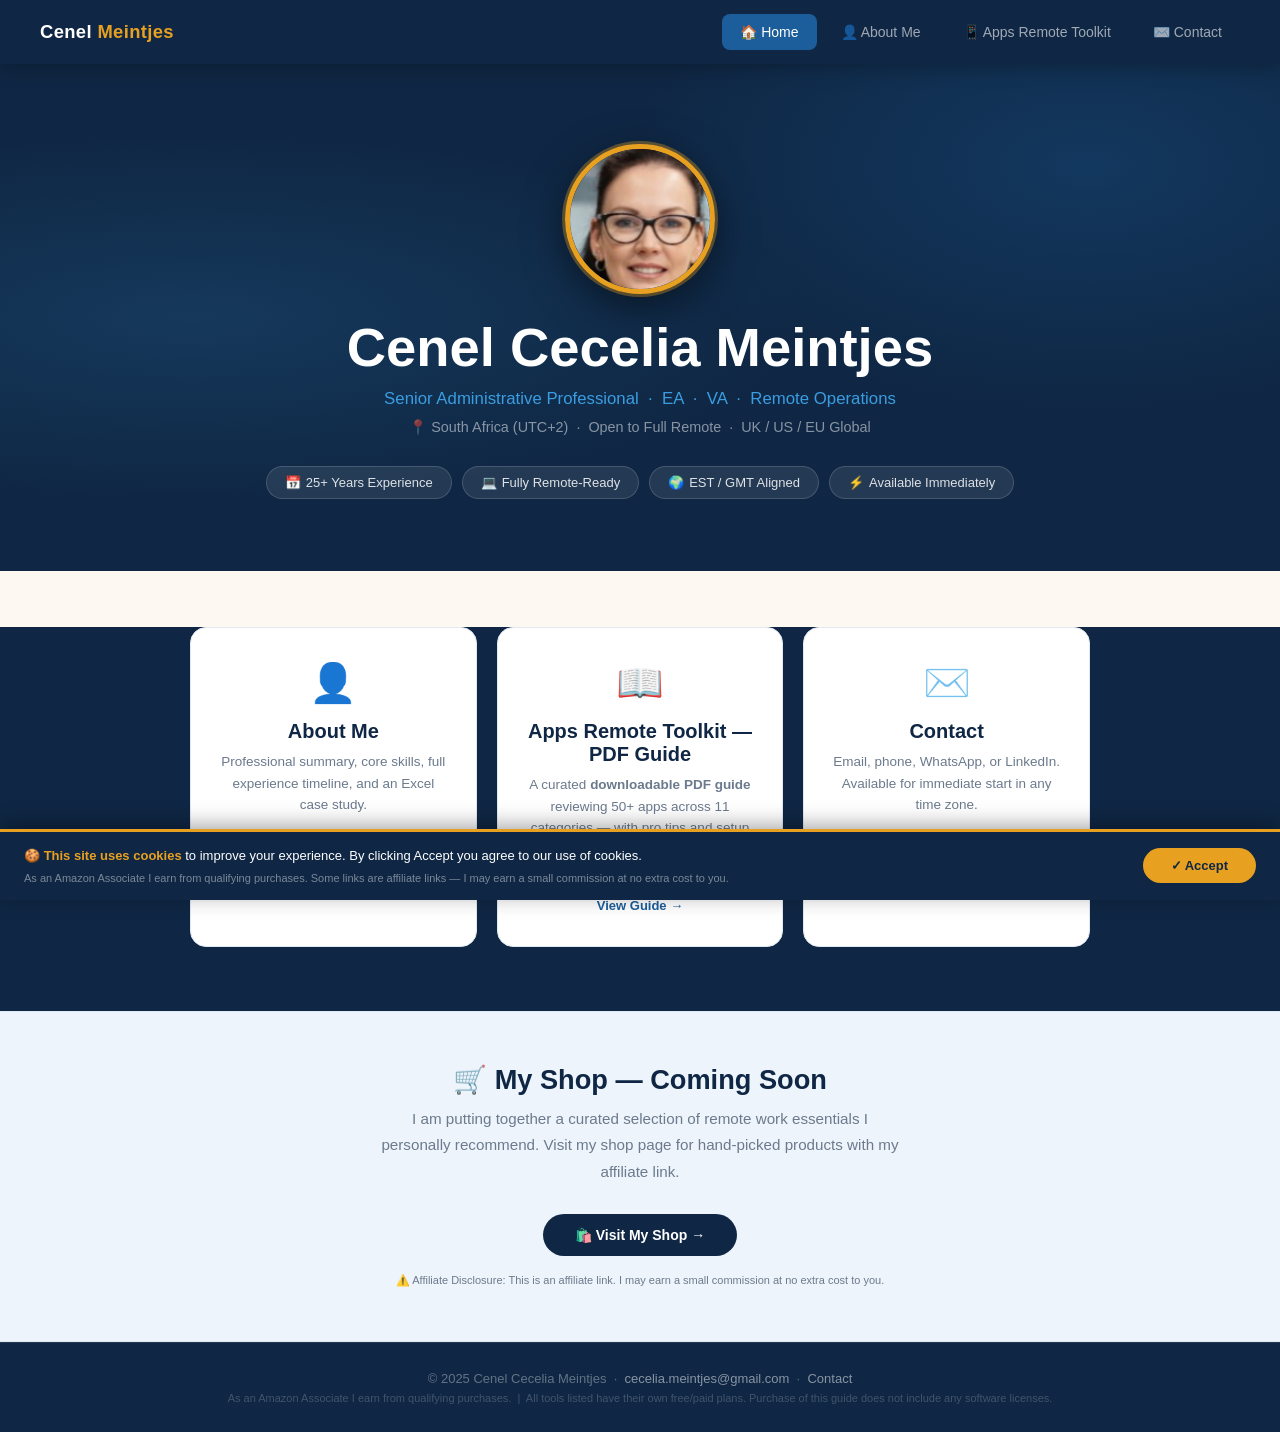
==== commit 52f99e18: "Add files via upload" ====
--- a/index.html
+++ b/index.html
@@ -93,58 +93,6 @@
   </div>
 </div>
 
-<!-- WHY WORK WITH ME -->
-<div class="value-strip">
-  <h2>Why Work With Me?</h2>
-  <p>25+ years of proven administrative expertise across healthcare, hospitality, and corporate environments — with rock-solid remote infrastructure.</p>
-  <div class="value-cards">
-    <div class="val-card"><span class="vc-icon">📊</span><div class="vc-title">Advanced Excel & Reporting</div><div class="vc-text">Pivot Tables, XLOOKUP, SUMIFS, multi-sheet linked workbooks, and live reporting dashboards.</div></div>
-    <div class="val-card"><span class="vc-icon">💰</span><div class="vc-title">ICB Certified Bookkeeping</div><div class="vc-text">Bookkeeping to Trial Balance with Xero and Pastel. 89% distinction. Full AP/AR and reconciliations.</div></div>
-    <div class="val-card"><span class="vc-icon">🏥</span><div class="vc-title">Healthcare Administration</div><div class="vc-text">Medical aid authorisations, ICD-10 coding, funder liaison, and POPIA-compliant record keeping.</div></div>
-    <div class="val-card"><span class="vc-icon">⚡</span><div class="vc-title">Never-Offline Remote Setup</div><div class="vc-text">Fixed fibre internet with inverter/UPS backup power. Available through load-shedding.</div></div>
-  </div>
-</div>
-
-<!-- AMAZON AFFILIATE -->
-      <div class="az-desc">Crystal-clear client calls with zero background noise.</div>
-      
-    </div>
-    <div class="amz-card">
-      <span class="az-icon">🖥️</span>
-      <div class="az-title">Portable Monitor</div>
-      <div class="az-desc">Double your screen space for multitasking between client systems and spreadsheets.</div>
-      
-    </div>
-    <div class="amz-card">
-      <span class="az-icon">📷</span>
-      <div class="az-title">HD Webcam</div>
-      <div class="az-desc">Look professional on every Zoom and Teams call with crisp 1080p video.</div>
-      
-    </div>
-    <div class="amz-card">
-      <span class="az-icon">⌨️</span>
-      <div class="az-title">Ergonomic Keyboard</div>
-      <div class="az-desc">Comfortable typing through long admin sessions — reduces wrist strain.</div>
-      
-    </div>
-    <div class="amz-card">
-      <span class="az-icon">💡</span>
-      <div class="az-title">Ring / Desk Light</div>
-      <div class="az-desc">Look well-lit and professional on video calls regardless of natural lighting.</div>
-      
-    </div>
-    <div class="amz-card">
-      <span class="az-icon">🖱️</span>
-      <div class="az-title">Wireless Mouse</div>
-      <div class="az-desc">Precision wireless mouse for productive, cable-free desktop working.</div>
-      
-    </div>
-  </div>
-
-  
-</div>
-
-
 <!-- SHOP TEASER -->
 <div style="background:var(--light); border-top:1px solid var(--border); border-bottom:1px solid var(--border); padding:52px 24px; text-align:center;">
   <h2 style="font-family:Arial,Helvetica,sans-serif; font-weight:700; font-size:1.7rem; color:var(--navy); margin-bottom:10px;">🛒 My Shop — Coming Soon</h2>
